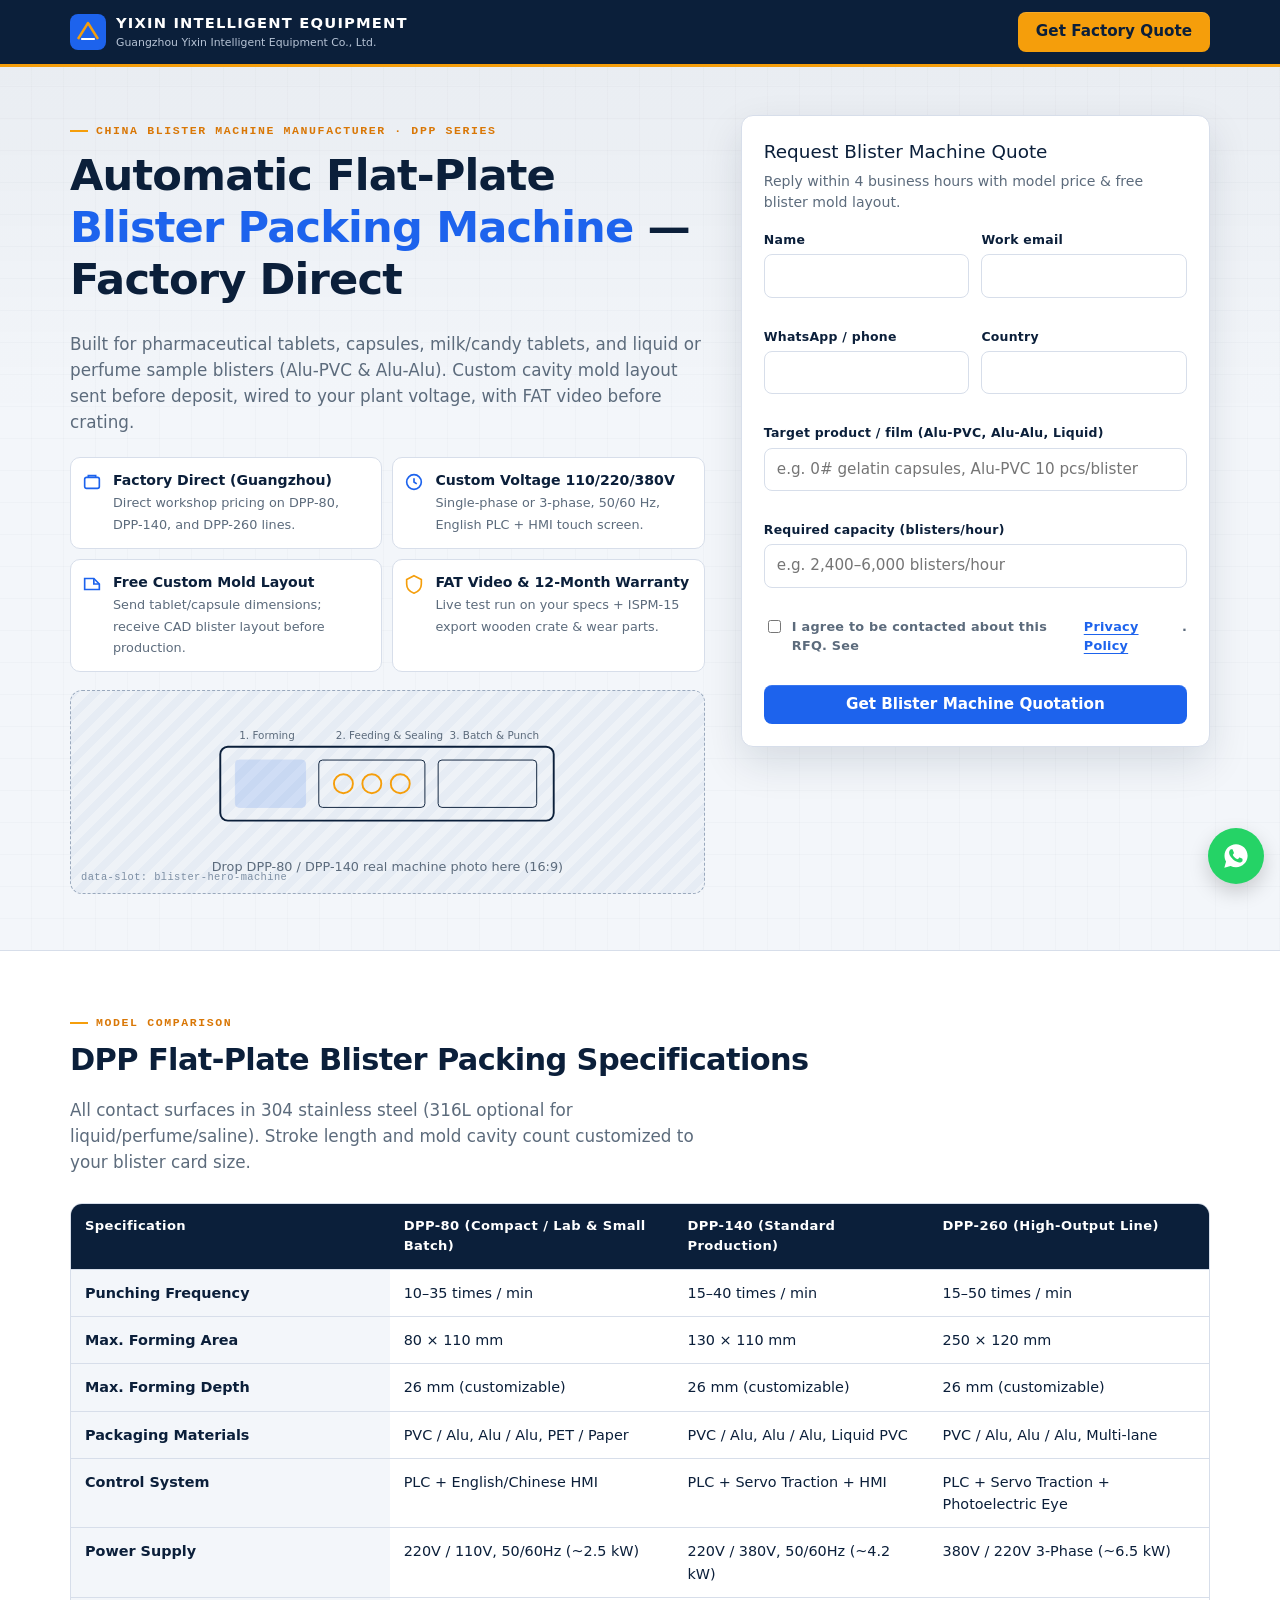
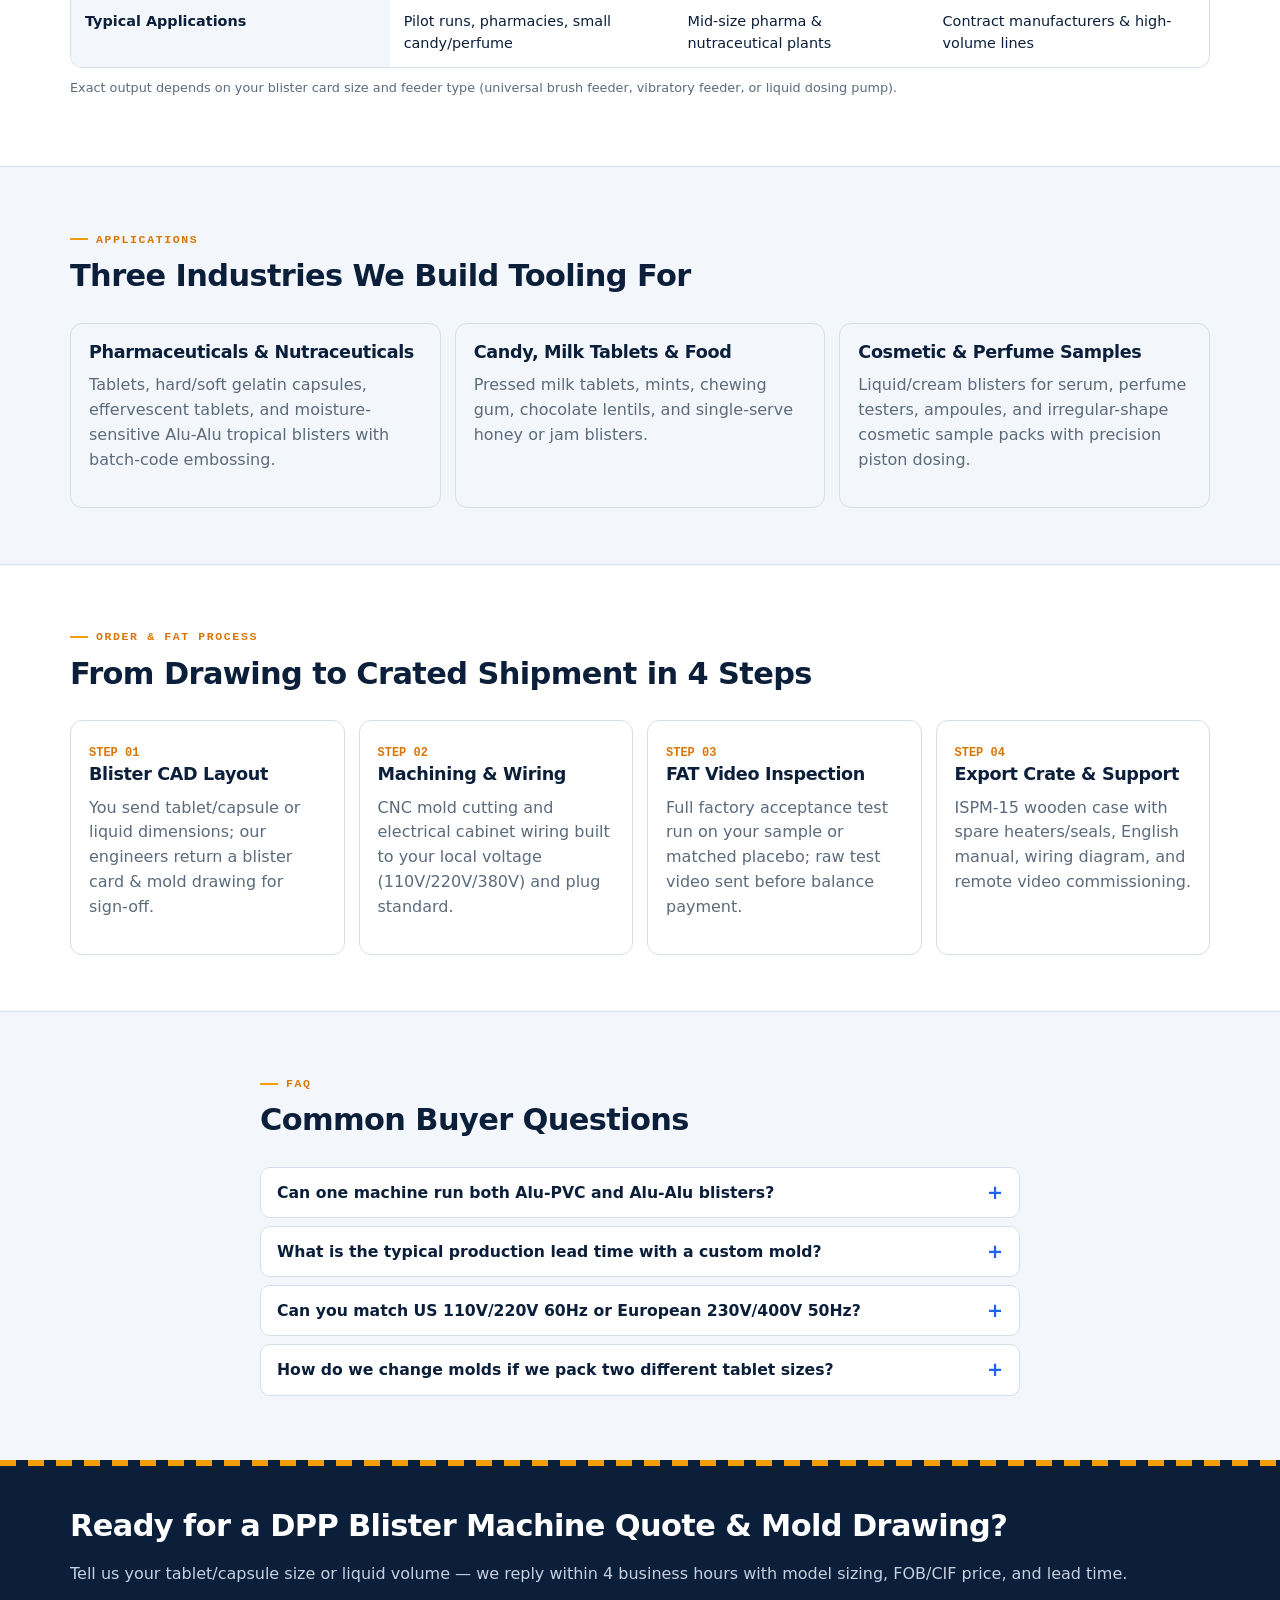
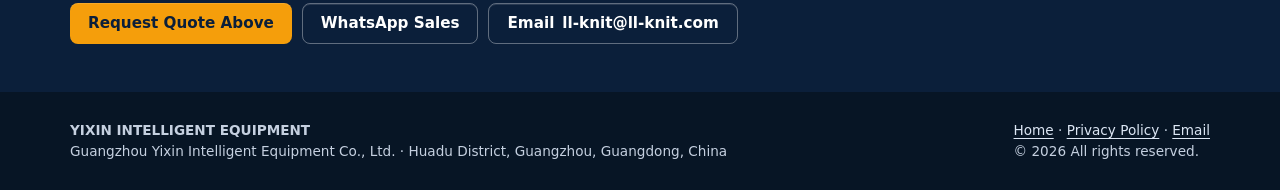
==== blister-packing-machine.html @ 55401140 "Initial Yixin Intelligent Equipment Google Ads MVP landing pages" ====
<!DOCTYPE html>
<html lang="en">
<head>
  <meta charset="utf-8">
  <meta name="viewport" content="width=device-width, initial-scale=1">
  <title>Automatic Flat-Plate Blister Packing Machine (DPP-80 / DPP-140 / DPP-260) | Guangzhou Yixin Intelligent Equipment</title>
  <meta name="description" content="Factory-direct Alu-PVC, Alu-Alu, and liquid/perfume sample flat-plate blister packing machines (DPP-80, DPP-140, DPP-260). Custom mold design, 110/220/380V, FAT video before shipment.">
  <link rel="icon" href="favicon.svg" type="image/svg+xml">
  <link rel="stylesheet" href="assets/style.css">
</head>
<body data-page="lp-blister">
  <!-- Sealed-box top bar: logo + single CTA only -->
  <header class="lp-bar">
    <div class="wrap inner">
      <a class="logo" href="index.html">
        <svg class="logo-mark" viewBox="0 0 36 36" aria-hidden="true"><rect width="36" height="36" rx="8" fill="#1D63ED"/><path d="M8 25 L18 9 L28 25" fill="none" stroke="#F59E0B" stroke-width="2.4" stroke-linejoin="round"/><path d="M12 25h12" stroke="#fff" stroke-width="2.2" stroke-linecap="round"/></svg>
        <span>
          <strong data-bind="brand.shortName">YIXIN INTELLIGENT EQUIPMENT</strong>
          <small data-bind="brand.legalName">Guangzhou Yixin Intelligent Equipment Co., Ltd.</small>
        </span>
      </a>
      <a class="btn btn-amber" href="#rfq">Get Factory Quote</a>
    </div>
  </header>

  <section class="hero">
    <div class="wrap hero-grid">
      <div>
        <p class="kicker">China Blister Machine Manufacturer · DPP Series</p>
        <h1>Automatic Flat-Plate <span>Blister Packing Machine</span> — Factory Direct</h1>
        <p class="lede">Built for pharmaceutical tablets, capsules, milk/candy tablets, and liquid or perfume sample blisters (Alu-PVC &amp; Alu-Alu). Custom cavity mold layout sent before deposit, wired to your plant voltage, with FAT video before crating.</p>

        <div class="value-row">
          <div class="value-chip">
            <svg viewBox="0 0 24 24" fill="none" stroke="#1D63ED" stroke-width="1.8"><rect x="4" y="7" width="16" height="12" rx="2"/><path d="M8 7V5h8v2"/></svg>
            <div><b>Factory Direct (Guangzhou)</b><span>Direct workshop pricing on DPP-80, DPP-140, and DPP-260 lines.</span></div>
          </div>
          <div class="value-chip">
            <svg viewBox="0 0 24 24" fill="none" stroke="#1D63ED" stroke-width="1.8"><circle cx="12" cy="12" r="8"/><path d="M12 8v4l3 2"/></svg>
            <div><b>Custom Voltage 110/220/380V</b><span>Single-phase or 3-phase, 50/60 Hz, English PLC + HMI touch screen.</span></div>
          </div>
          <div class="value-chip">
            <svg viewBox="0 0 24 24" fill="none" stroke="#1D63ED" stroke-width="1.8"><path d="M4 18V6h10l6 6v6H4z"/><path d="M14 6v6h6"/></svg>
            <div><b>Free Custom Mold Layout</b><span>Send tablet/capsule dimensions; receive CAD blister layout before production.</span></div>
          </div>
          <div class="value-chip">
            <svg viewBox="0 0 24 24" fill="none" stroke="#F59E0B" stroke-width="1.8"><path d="M12 3l8 4v5c0 5-3.5 8.5-8 10-4.5-1.5-8-5-8-10V7l8-4z"/></svg>
            <div><b>FAT Video &amp; 12-Month Warranty</b><span>Live test run on your specs + ISPM-15 export wooden crate &amp; wear parts.</span></div>
          </div>
        </div>

        <figure class="photo-slot" data-slot="blister-hero-machine" style="margin-top:18px">
          <svg class="machine" viewBox="0 0 380 150" fill="none" aria-hidden="true">
            <rect x="14" y="42" width="352" height="78" rx="8" stroke="#0B1F3A" stroke-width="2"/>
            <rect x="30" y="56" width="74" height="50" rx="4" fill="#1D63ED" opacity=".14" stroke="#1D63ED"/>
            <rect x="118" y="56" width="112" height="50" rx="4" stroke="#0B1F3A"/>
            <circle cx="144" cy="81" r="10" stroke="#F59E0B" stroke-width="2"/>
            <circle cx="174" cy="81" r="10" stroke="#F59E0B" stroke-width="2"/>
            <circle cx="204" cy="81" r="10" stroke="#F59E0B" stroke-width="2"/>
            <rect x="244" y="56" width="104" height="50" rx="4" stroke="#0B1F3A"/>
            <text x="34" y="34" fill="#5C6B7C" font-size="11" font-family="ui-sans-serif,system-ui">1. Forming</text>
            <text x="136" y="34" fill="#5C6B7C" font-size="11" font-family="ui-sans-serif,system-ui">2. Feeding &amp; Sealing</text>
            <text x="256" y="34" fill="#5C6B7C" font-size="11" font-family="ui-sans-serif,system-ui">3. Batch &amp; Punch</text>
          </svg>
          <figcaption>Drop DPP-80 / DPP-140 real machine photo here (16:9)</figcaption>
        </figure>
      </div>

      <aside class="rfq" id="rfq">
        <p class="rfq-title">Request Blister Machine Quote</p>
        <p class="rfq-sub">Reply within <span data-bind="form.replySla">4 business hours</span> with model price &amp; free blister mold layout.</p>
        <div class="form-banner is-warn endpoint-hint" hidden>Form endpoint in <code>assets/config.js</code> is still a placeholder — submissions will not reach sales until you set it.</div>
        <form class="js-rfq" data-product="blister-packing-machine" novalidate>
          <div class="form-grid">
            <div class="field">
              <label for="name">Name</label>
              <input id="name" name="name" autocomplete="name" required>
              <div class="field-error"></div>
            </div>
            <div class="field">
              <label for="email">Work email</label>
              <input id="email" name="email" type="email" autocomplete="email" required>
              <div class="field-error"></div>
            </div>
            <div class="field">
              <label for="phone">WhatsApp / phone</label>
              <input id="phone" name="phone" autocomplete="tel" required>
              <div class="field-error"></div>
            </div>
            <div class="field">
              <label for="country">Country</label>
              <input id="country" name="country" autocomplete="country-name" required>
              <div class="field-error"></div>
            </div>
            <div class="field full">
              <label for="product">Target product / film (Alu-PVC, Alu-Alu, Liquid)</label>
              <input id="product" name="product" placeholder="e.g. 0# gelatin capsules, Alu-PVC 10 pcs/blister" required>
              <div class="field-error"></div>
            </div>
            <div class="field full">
              <label for="capacity">Required capacity (blisters/hour)</label>
              <input id="capacity" name="capacity" placeholder="e.g. 2,400–6,000 blisters/hour" required>
              <div class="field-error"></div>
            </div>
            <input type="hidden" name="page_url"><input type="hidden" name="page_path">
            <input type="hidden" name="product_line"><input type="hidden" name="utm_source">
            <input type="hidden" name="utm_medium"><input type="hidden" name="utm_campaign"><input type="hidden" name="gclid">
            <div class="field full">
              <label class="consent"><input type="checkbox" name="consent" required> I agree to be contacted about this RFQ. See <a href="privacy.html">Privacy Policy</a>.</label>
              <div class="field-error"></div>
            </div>
          </div>
          <button class="btn btn-block" type="submit" style="margin-top:12px">Get Blister Machine Quotation</button>
        </form>
      </aside>
    </div>
  </section>

  <section>
    <div class="wrap">
      <div class="section-head">
        <p class="kicker">Model Comparison</p>
        <h2>DPP Flat-Plate Blister Packing Specifications</h2>
        <p class="lede">All contact surfaces in 304 stainless steel (316L optional for liquid/perfume/saline). Stroke length and mold cavity count customized to your blister card size.</p>
      </div>
      <div class="table-scroll">
        <table class="specs">
          <thead>
            <tr>
              <th>Specification</th>
              <th>DPP-80 (Compact / Lab &amp; Small Batch)</th>
              <th>DPP-140 (Standard Production)</th>
              <th>DPP-260 (High-Output Line)</th>
            </tr>
          </thead>
          <tbody>
            <tr><th>Punching Frequency</th><td>10–35 times / min</td><td>15–40 times / min</td><td>15–50 times / min</td></tr>
            <tr><th>Max. Forming Area</th><td>80 × 110 mm</td><td>130 × 110 mm</td><td>250 × 120 mm</td></tr>
            <tr><th>Max. Forming Depth</th><td>26 mm (customizable)</td><td>26 mm (customizable)</td><td>26 mm (customizable)</td></tr>
            <tr><th>Packaging Materials</th><td>PVC / Alu, Alu / Alu, PET / Paper</td><td>PVC / Alu, Alu / Alu, Liquid PVC</td><td>PVC / Alu, Alu / Alu, Multi-lane</td></tr>
            <tr><th>Control System</th><td>PLC + English/Chinese HMI</td><td>PLC + Servo Traction + HMI</td><td>PLC + Servo Traction + Photoelectric Eye</td></tr>
            <tr><th>Power Supply</th><td>220V / 110V, 50/60Hz (~2.5 kW)</td><td>220V / 380V, 50/60Hz (~4.2 kW)</td><td>380V / 220V 3-Phase (~6.5 kW)</td></tr>
            <tr><th>Typical Applications</th><td>Pilot runs, pharmacies, small candy/perfume</td><td>Mid-size pharma &amp; nutraceutical plants</td><td>Contract manufacturers &amp; high-volume lines</td></tr>
          </tbody>
        </table>
      </div>
      <p class="note">Exact output depends on your blister card size and feeder type (universal brush feeder, vibratory feeder, or liquid dosing pump).</p>
    </div>
  </section>

  <section style="background:var(--paper);border-top:1px solid var(--line);border-bottom:1px solid var(--line)">
    <div class="wrap">
      <div class="section-head">
        <p class="kicker">Applications</p>
        <h2>Three Industries We Build Tooling For</h2>
      </div>
      <div class="apps">
        <div class="app">
          <h3>Pharmaceuticals &amp; Nutraceuticals</h3>
          <p class="muted">Tablets, hard/soft gelatin capsules, effervescent tablets, and moisture-sensitive Alu-Alu tropical blisters with batch-code embossing.</p>
        </div>
        <div class="app">
          <h3>Candy, Milk Tablets &amp; Food</h3>
          <p class="muted">Pressed milk tablets, mints, chewing gum, chocolate lentils, and single-serve honey or jam blisters.</p>
        </div>
        <div class="app">
          <h3>Cosmetic &amp; Perfume Samples</h3>
          <p class="muted">Liquid/cream blisters for serum, perfume testers, ampoules, and irregular-shape cosmetic sample packs with precision piston dosing.</p>
        </div>
      </div>
    </div>
  </section>

  <section>
    <div class="wrap">
      <div class="section-head">
        <p class="kicker">Order &amp; FAT Process</p>
        <h2>From Drawing to Crated Shipment in 4 Steps</h2>
      </div>
      <div class="steps">
        <div class="step"><span class="n">STEP 01</span><h3>Blister CAD Layout</h3><p class="muted">You send tablet/capsule or liquid dimensions; our engineers return a blister card &amp; mold drawing for sign-off.</p></div>
        <div class="step"><span class="n">STEP 02</span><h3>Machining &amp; Wiring</h3><p class="muted">CNC mold cutting and electrical cabinet wiring built to your local voltage (110V/220V/380V) and plug standard.</p></div>
        <div class="step"><span class="n">STEP 03</span><h3>FAT Video Inspection</h3><p class="muted">Full factory acceptance test run on your sample or matched placebo; raw test video sent before balance payment.</p></div>
        <div class="step"><span class="n">STEP 04</span><h3>Export Crate &amp; Support</h3><p class="muted">ISPM-15 wooden case with spare heaters/seals, English manual, wiring diagram, and remote video commissioning.</p></div>
      </div>
    </div>
  </section>

  <section style="background:var(--paper);border-top:1px solid var(--line)">
    <div class="wrap wrap-narrow">
      <div class="section-head">
        <p class="kicker">FAQ</p>
        <h2>Common Buyer Questions</h2>
      </div>
      <div class="faq-item">
        <button type="button" aria-expanded="false">Can one machine run both Alu-PVC and Alu-Alu blisters?</button>
        <div class="faq-a">Yes. By changing the forming/sealing mold set and selecting the dual-purpose forming station on DPP-80/140/260, one chassis handles both thermoforming (Alu-PVC) and cold-forming (Alu-Alu).</div>
      </div>
      <div class="faq-item">
        <button type="button" aria-expanded="false">What is the typical production lead time with a custom mold?</button>
        <div class="faq-a">Standard DPP-80/140 chassis with one custom cavity mold typically finishes in 15–25 working days after layout confirmation, including FAT video testing.</div>
      </div>
      <div class="faq-item">
        <button type="button" aria-expanded="false">Can you match US 110V/220V 60Hz or European 230V/400V 50Hz?</button>
        <div class="faq-a">Yes. Motors, PID heating rods, and PLC power supplies are configured at the factory for your destination country voltage and frequency.</div>
      </div>
      <div class="faq-item">
        <button type="button" aria-expanded="false">How do we change molds if we pack two different tablet sizes?</button>
        <div class="faq-a">Quick-lock rail design allows operators to swap forming, heat-sealing, and punching molds in roughly 20–30 minutes using standard hex keys, with video SOP provided.</div>
      </div>
    </div>
  </section>

  <section class="cta-band">
    <div class="wrap">
      <h2>Ready for a DPP Blister Machine Quote &amp; Mold Drawing?</h2>
      <p>Tell us your tablet/capsule size or liquid volume — we reply within 4 business hours with model sizing, FOB/CIF price, and lead time.</p>
      <div class="cta-actions">
        <a class="btn btn-amber" href="#rfq">Request Quote Above</a>
        <a class="btn btn-ghost" data-whatsapp="blister-packing-machine" href="#">WhatsApp Sales</a>
        <a class="btn btn-ghost" data-mailto href="mailto:ll-knit@ll-knit.com">Email <span data-bind="contact.email">ll-knit@ll-knit.com</span></a>
      </div>
    </div>
  </section>

  <footer class="site">
    <div class="wrap inner">
      <div>
        <strong data-bind="brand.shortName">YIXIN INTELLIGENT EQUIPMENT</strong><br>
        <span data-bind="brand.legalName">Guangzhou Yixin Intelligent Equipment Co., Ltd.</span> · <span data-bind="contact.address">Huadu District, Guangzhou, Guangdong, China</span>
      </div>
      <div>
        <a href="index.html">Home</a> · <a href="privacy.html">Privacy Policy</a> · <a data-mailto href="mailto:ll-knit@ll-knit.com">Email</a><br>
        © <span data-year>2026</span> All rights reserved.
      </div>
    </div>
  </footer>

  <a class="float-wa" data-whatsapp="blister-packing-machine" href="#" aria-label="WhatsApp sales">
    <svg viewBox="0 0 24 24" fill="currentColor"><path d="M12.04 2C6.58 2 2.15 6.4 2.15 11.84c0 1.74.46 3.44 1.33 4.94L2 22l5.37-1.4a10.1 10.1 0 0 0 4.67 1.12h.04c5.46 0 9.89-4.4 9.89-9.84C21.97 6.4 17.5 2 12.04 2zm5.76 14.16c-.24.68-1.4 1.3-1.94 1.38-.5.08-1.14.11-1.84-.11-.42-.14-.97-.31-1.67-.61-2.94-1.27-4.86-4.23-5.01-4.43-.15-.2-1.25-1.66-1.25-3.17 0-1.5.79-2.24 1.07-2.55.28-.3.62-.38.82-.38h.6c.19 0 .45-.07.7.54.24.62.83 2.14.9 2.3.07.15.12.34.02.54-.1.2-.15.33-.3.5-.14.18-.3.4-.43.53-.14.14-.29.3-.12.58.16.28.73 1.2 1.56 1.95 1.08.96 1.98 1.26 2.26 1.4.28.14.45.12.61-.07.17-.2.7-.81.88-1.09.19-.28.37-.23.62-.14.24.1 1.54.73 1.8.86.27.13.45.2.51.3.07.12.07.68-.17 1.36z"/></svg>
  </a>
  <div class="sticky-cta">
    <a class="btn" href="#rfq">Get Quote</a>
    <a class="btn btn-amber" data-whatsapp="blister-packing-machine" href="#">WhatsApp</a>
  </div>
  <script src="assets/config.js"></script>
  <script src="assets/app.js"></script>
</body>
</html>
---- assets/style.css ----
/* YIXIN MACHINERY — industrial-tech B2B. No CDN fonts or libraries. */
:root {
  --navy: #0b1f3a;
  --navy-2: #122c4e;
  --navy-3: #1a3d66;
  --ink: #0b1f3a;
  --muted: #5c6b7c;
  --line: #d7deea;
  --paper: #f3f6fa;
  --white: #ffffff;
  --blue: #1d63ed;
  --blue-2: #154fc0;
  --amber: #f59e0b;
  --amber-2: #d97706;
  --ok: #0f7b4a;
  --warn: #9a6700;
  --danger: #b42318;
  --radius: 12px;
  --shadow: 0 16px 40px rgba(11, 31, 58, 0.12);
  --mono: ui-monospace, "SF Mono", Menlo, Consolas, monospace;
  --sans: ui-sans-serif, system-ui, -apple-system, "Segoe UI", Roboto, "Helvetica Neue", Arial, sans-serif;
}

*,
*::before,
*::after {
  box-sizing: border-box;
}

html {
  scroll-behavior: smooth;
}

body {
  margin: 0;
  font-family: var(--sans);
  color: var(--ink);
  background: var(--white);
  line-height: 1.55;
  -webkit-font-smoothing: antialiased;
}

img,
svg {
  max-width: 100%;
  display: block;
}

a {
  color: var(--blue);
  text-decoration-thickness: 1px;
  text-underline-offset: 3px;
}

a:hover {
  color: var(--blue-2);
}

h1,
h2,
h3,
h4 {
  line-height: 1.2;
  letter-spacing: -0.02em;
  margin: 0 0 0.6em;
}

h1 {
  font-size: clamp(1.8rem, 3.4vw, 2.7rem);
}

h2 {
  font-size: clamp(1.4rem, 2.4vw, 1.9rem);
}

h3 {
  font-size: 1.1rem;
}

p {
  margin: 0 0 1em;
}

.lede {
  font-size: 1.05rem;
  color: var(--muted);
  max-width: 62ch;
}

.wrap {
  width: min(1140px, calc(100% - 32px));
  margin: 0 auto;
}

.wrap-narrow {
  width: min(760px, calc(100% - 32px));
  margin: 0 auto;
}

.kicker {
  display: inline-flex;
  align-items: center;
  gap: 8px;
  font-family: var(--mono);
  font-size: 0.72rem;
  letter-spacing: 0.14em;
  text-transform: uppercase;
  color: var(--amber-2);
  font-weight: 700;
  margin-bottom: 10px;
}

.kicker::before {
  content: "";
  width: 18px;
  height: 2px;
  background: var(--amber);
}

/* —— Header —— */
.site-bar,
.lp-bar {
  position: sticky;
  top: 0;
  z-index: 40;
  background: var(--navy);
  color: #fff;
  border-bottom: 3px solid var(--amber);
}

.site-bar .inner,
.lp-bar .inner {
  display: flex;
  align-items: center;
  justify-content: space-between;
  gap: 16px;
  min-height: 64px;
}

.logo {
  display: flex;
  align-items: center;
  gap: 10px;
  color: #fff;
  text-decoration: none;
}

.logo:hover {
  color: #fff;
}

.logo-mark {
  width: 36px;
  height: 36px;
  flex: 0 0 36px;
}

.logo strong {
  display: block;
  font-size: 0.92rem;
  letter-spacing: 0.08em;
}

.logo small {
  display: block;
  color: #b7c4d6;
  font-size: 0.68rem;
  font-weight: 400;
  letter-spacing: 0;
  max-width: 280px;
}

.nav {
  display: flex;
  gap: 18px;
  align-items: center;
}

.nav a {
  color: #d5deea;
  text-decoration: none;
  font-size: 0.9rem;
}

.nav a:hover,
.nav a[aria-current="page"] {
  color: #fff;
}

.btn {
  display: inline-flex;
  align-items: center;
  justify-content: center;
  gap: 8px;
  border: 0;
  border-radius: 8px;
  padding: 12px 18px;
  font: 650 0.95rem/1 var(--sans);
  cursor: pointer;
  text-decoration: none;
  color: #fff;
  background: var(--blue);
  box-shadow: 0 1px 0 rgba(255, 255, 255, 0.12) inset;
}

.btn:hover {
  background: var(--blue-2);
  color: #fff;
}

.btn-amber {
  background: var(--amber);
  color: var(--navy);
}

.btn-amber:hover {
  background: var(--amber-2);
  color: #fff;
}

.btn-ghost {
  background: transparent;
  color: #fff;
  border: 1px solid rgba(255, 255, 255, 0.35);
}

.btn-ghost:hover {
  background: rgba(255, 255, 255, 0.08);
  color: #fff;
}

.btn-outline {
  background: #fff;
  color: var(--navy);
  border: 1px solid var(--line);
}

.btn-outline:hover {
  border-color: var(--navy);
  color: var(--navy);
}

.btn-sm {
  padding: 8px 12px;
  font-size: 0.82rem;
}

.btn-block {
  width: 100%;
}

/* —— Hero —— */
.hero {
  background:
    linear-gradient(180deg, rgba(11, 31, 58, 0.04), transparent 40%),
    repeating-linear-gradient(
      0deg,
      transparent,
      transparent 31px,
      rgba(11, 31, 58, 0.035) 32px
    ),
    repeating-linear-gradient(
      90deg,
      transparent,
      transparent 31px,
      rgba(11, 31, 58, 0.035) 32px
    ),
    var(--paper);
  padding: 48px 0 56px;
  border-bottom: 1px solid var(--line);
}

.hero-grid {
  display: grid;
  grid-template-columns: 1.15fr 0.85fr;
  gap: 36px;
  align-items: start;
}

.hero h1 span {
  color: var(--blue);
}

.value-row {
  display: grid;
  grid-template-columns: 1fr 1fr;
  gap: 10px;
  margin: 22px 0 8px;
}

.value-chip {
  display: flex;
  gap: 10px;
  align-items: flex-start;
  background: #fff;
  border: 1px solid var(--line);
  border-radius: 10px;
  padding: 12px 12px 12px 10px;
  font-size: 0.88rem;
}

.value-chip svg {
  flex: 0 0 22px;
  width: 22px;
  height: 22px;
  margin-top: 1px;
}

.value-chip b {
  display: block;
}

.value-chip span {
  color: var(--muted);
  font-size: 0.8rem;
}

/* —— RFQ card —— */
.rfq {
  background: #fff;
  border: 1px solid var(--line);
  border-radius: var(--radius);
  box-shadow: var(--shadow);
  padding: 22px;
}

.rfq h2,
.rfq .rfq-title {
  font-size: 1.15rem;
  margin-bottom: 4px;
}

.rfq .rfq-sub {
  color: var(--muted);
  font-size: 0.88rem;
  margin-bottom: 16px;
}

.form-grid {
  display: grid;
  grid-template-columns: 1fr 1fr;
  gap: 12px;
}

.field {
  display: flex;
  flex-direction: column;
  gap: 5px;
}

.field.full {
  grid-column: 1 / -1;
}

label,
.field span.lbl {
  font-size: 0.78rem;
  font-weight: 650;
  letter-spacing: 0.02em;
}

input,
select,
textarea {
  font: 400 0.95rem/1.4 var(--sans);
  border: 1px solid var(--line);
  border-radius: 8px;
  padding: 10px 12px;
  background: #fff;
  color: var(--ink);
  width: 100%;
}

input:focus,
select:focus,
textarea:focus {
  outline: 2px solid rgba(29, 99, 237, 0.35);
  border-color: var(--blue);
}

.is-invalid {
  border-color: var(--danger);
  background: #fff6f5;
}

.field-error {
  min-height: 1em;
  color: var(--danger);
  font-size: 0.75rem;
}

.consent {
  display: flex;
  gap: 8px;
  align-items: flex-start;
  font-size: 0.8rem;
  color: var(--muted);
}

.consent input {
  width: auto;
  margin-top: 3px;
}

.form-banner {
  border-radius: 8px;
  padding: 12px 14px;
  font-size: 0.88rem;
  margin-bottom: 14px;
}

.form-banner.is-warn {
  background: #fff7e6;
  border: 1px solid #f5c56b;
  color: #6b4a00;
}

.form-banner.is-error {
  background: #fff1f0;
  border: 1px solid #f0b0aa;
  color: #7a160f;
}

.form-banner code {
  font-family: var(--mono);
  font-size: 0.78em;
}

.banner-actions {
  display: flex;
  flex-wrap: wrap;
  gap: 8px;
  margin-top: 10px;
}

.endpoint-hint {
  font-size: 0.75rem;
  color: var(--warn);
  margin-top: 8px;
}

/* —— Sections —— */
section {
  padding: 56px 0;
}

.section-head {
  margin-bottom: 28px;
}

.cards-3 {
  display: grid;
  grid-template-columns: repeat(3, 1fr);
  gap: 18px;
}

.card {
  background: #fff;
  border: 1px solid var(--line);
  border-radius: var(--radius);
  padding: 22px;
  display: flex;
  flex-direction: column;
  gap: 10px;
  min-height: 100%;
}

.card a.stretched {
  text-decoration: none;
  color: inherit;
}

.card a.stretched:hover {
  color: inherit;
}

.card:hover {
  border-color: #9fb3d1;
  box-shadow: var(--shadow);
}

.card .model {
  font-family: var(--mono);
  font-size: 0.75rem;
  color: var(--blue);
  letter-spacing: 0.04em;
}

.stats {
  display: grid;
  grid-template-columns: repeat(4, 1fr);
  gap: 12px;
}

.stat {
  background: var(--navy);
  color: #fff;
  border-radius: 10px;
  padding: 18px 16px;
}

.stat b {
  display: block;
  font-size: 1.35rem;
  letter-spacing: -0.03em;
}

.stat span {
  color: #b7c4d6;
  font-size: 0.82rem;
}

.qa-row {
  display: grid;
  grid-template-columns: 1.1fr 0.9fr;
  gap: 28px;
  align-items: center;
}

.badge-row {
  display: flex;
  flex-wrap: wrap;
  gap: 10px;
}

.badge {
  border: 1px solid var(--line);
  background: #fff;
  border-radius: 999px;
  padding: 8px 12px;
  font-size: 0.82rem;
  font-weight: 650;
}

.badge svg {
  display: inline-block;
  vertical-align: -4px;
  margin-right: 6px;
}

/* —— Photo slots —— */
.photo-slot {
  margin: 0;
  background:
    repeating-linear-gradient(
      -45deg,
      #eef2f7,
      #eef2f7 8px,
      #e6ecf4 8px,
      #e6ecf4 16px
    );
  border: 1px dashed #9aa9bd;
  border-radius: 12px;
  min-height: 180px;
  display: flex;
  flex-direction: column;
  align-items: center;
  justify-content: center;
  gap: 8px;
  padding: 16px;
  color: var(--muted);
  text-align: center;
  position: relative;
}

.photo-slot[data-slot]::after {
  content: "data-slot: " attr(data-slot);
  position: absolute;
  left: 10px;
  bottom: 8px;
  font-family: var(--mono);
  font-size: 0.65rem;
  letter-spacing: 0.04em;
  color: #7c8ea3;
}

.photo-slot figcaption {
  font-size: 0.8rem;
}

.photo-slot svg.machine {
  width: min(100%, 360px);
  height: auto;
}

/* —— Tables —— */
.table-scroll {
  overflow-x: auto;
  border: 1px solid var(--line);
  border-radius: 12px;
  background: #fff;
}

table.specs {
  width: 100%;
  border-collapse: collapse;
  font-size: 0.9rem;
  min-width: 640px;
}

table.specs th,
table.specs td {
  padding: 12px 14px;
  text-align: left;
  border-bottom: 1px solid var(--line);
  vertical-align: top;
}

table.specs thead th {
  background: var(--navy);
  color: #fff;
  font-weight: 650;
  font-size: 0.82rem;
  letter-spacing: 0.03em;
}

table.specs tbody th {
  background: var(--paper);
  font-weight: 650;
  width: 28%;
}

table.specs tbody tr:last-child th,
table.specs tbody tr:last-child td {
  border-bottom: 0;
}

.note {
  font-size: 0.8rem;
  color: var(--muted);
  margin-top: 10px;
}

/* —— Process / apps —— */
.steps {
  display: grid;
  grid-template-columns: repeat(4, 1fr);
  gap: 14px;
}

.step {
  border: 1px solid var(--line);
  border-radius: 12px;
  padding: 18px;
  background: #fff;
  position: relative;
}

.step .n {
  font-family: var(--mono);
  font-size: 0.75rem;
  color: var(--amber-2);
  font-weight: 700;
}

.apps {
  display: grid;
  grid-template-columns: repeat(3, 1fr);
  gap: 14px;
}

.app {
  background: var(--paper);
  border-radius: 12px;
  padding: 18px;
  border: 1px solid var(--line);
}

.app svg {
  width: 40px;
  height: 40px;
  margin-bottom: 10px;
}

/* —— FAQ —— */
.faq-item {
  border: 1px solid var(--line);
  border-radius: 10px;
  background: #fff;
  margin-bottom: 8px;
}

.faq-item button {
  width: 100%;
  text-align: left;
  background: none;
  border: 0;
  font: 650 0.98rem/1.35 var(--sans);
  padding: 14px 44px 14px 16px;
  cursor: pointer;
  color: var(--ink);
  position: relative;
}

.faq-item button::after {
  content: "+";
  position: absolute;
  right: 16px;
  top: 12px;
  color: var(--blue);
  font-size: 1.2rem;
}

.faq-item.is-open button::after {
  content: "–";
}

.faq-a {
  display: none;
  padding: 0 16px 16px;
  color: var(--muted);
  font-size: 0.94rem;
}

.faq-item.is-open .faq-a {
  display: block;
}

/* —— CTA band —— */
.cta-band {
  background: var(--navy);
  color: #fff;
  padding: 48px 0;
  position: relative;
}

.cta-band::before {
  content: "";
  position: absolute;
  inset: 0 0 auto;
  height: 6px;
  background: repeating-linear-gradient(
    90deg,
    var(--amber) 0 16px,
    var(--navy) 16px 28px
  );
}

.cta-band p {
  color: #c5d0e0;
}

.cta-actions {
  display: flex;
  flex-wrap: wrap;
  gap: 10px;
  margin-top: 16px;
}

/* —— Footer —— */
footer.site {
  background: #071525;
  color: #c5d0e0;
  padding: 28px 0;
  font-size: 0.85rem;
}

footer.site a {
  color: #dce6f4;
}

footer.site .inner {
  display: flex;
  justify-content: space-between;
  gap: 16px;
  flex-wrap: wrap;
}

/* —— Sticky mobile CTA —— */
.sticky-cta {
  display: none;
}

.float-wa {
  position: fixed;
  right: 16px;
  bottom: 16px;
  z-index: 30;
  width: 56px;
  height: 56px;
  border-radius: 50%;
  background: #25d366;
  color: #fff;
  display: grid;
  place-items: center;
  box-shadow: 0 8px 20px rgba(0, 0, 0, 0.18);
  text-decoration: none;
}

.float-wa:hover {
  color: #fff;
}

.float-wa svg {
  width: 28px;
  height: 28px;
}

/* —— Thanks / privacy —— */
.thanks-hero {
  padding: 64px 0 40px;
  background: var(--paper);
}

.timeline {
  list-style: none;
  padding: 0;
  margin: 0;
  border-left: 2px solid var(--line);
}

.timeline li {
  padding: 0 0 22px 22px;
  position: relative;
}

.timeline li::before {
  content: "";
  width: 12px;
  height: 12px;
  background: var(--blue);
  border-radius: 50%;
  position: absolute;
  left: -7px;
  top: 4px;
}

.summary-dl {
  display: grid;
  grid-template-columns: 120px 1fr;
  gap: 6px 12px;
  background: #fff;
  border: 1px solid var(--line);
  border-radius: 10px;
  padding: 14px 16px;
  margin: 18px 0;
}

.legal h2 {
  margin-top: 1.6em;
}

.legal ul {
  color: var(--muted);
}

/* —— Misc —— */
.sr-only {
  position: absolute;
  width: 1px;
  height: 1px;
  overflow: hidden;
  clip: rect(0 0 0 0);
}

.muted {
  color: var(--muted);
}

.split-2 {
  display: grid;
  grid-template-columns: 1fr 1fr;
  gap: 20px;
}

@media (max-width: 900px) {
  .hero-grid,
  .qa-row,
  .cards-3,
  .stats,
  .steps,
  .apps,
  .split-2 {
    grid-template-columns: 1fr;
  }

  .nav {
    display: none;
  }

  .form-grid {
    grid-template-columns: 1fr;
  }

  .value-row {
    grid-template-columns: 1fr;
  }

  .stats {
    grid-template-columns: 1fr 1fr;
  }

  .sticky-cta {
    display: flex;
    position: fixed;
    left: 0;
    right: 0;
    bottom: 0;
    z-index: 35;
    gap: 8px;
    padding: 10px 12px calc(10px + env(safe-area-inset-bottom));
    background: #fff;
    border-top: 1px solid var(--line);
  }

  .sticky-cta .btn {
    flex: 1;
  }

  .float-wa {
    bottom: 76px;
  }

  body {
    padding-bottom: 72px;
  }

  .logo small {
    display: none;
  }
}
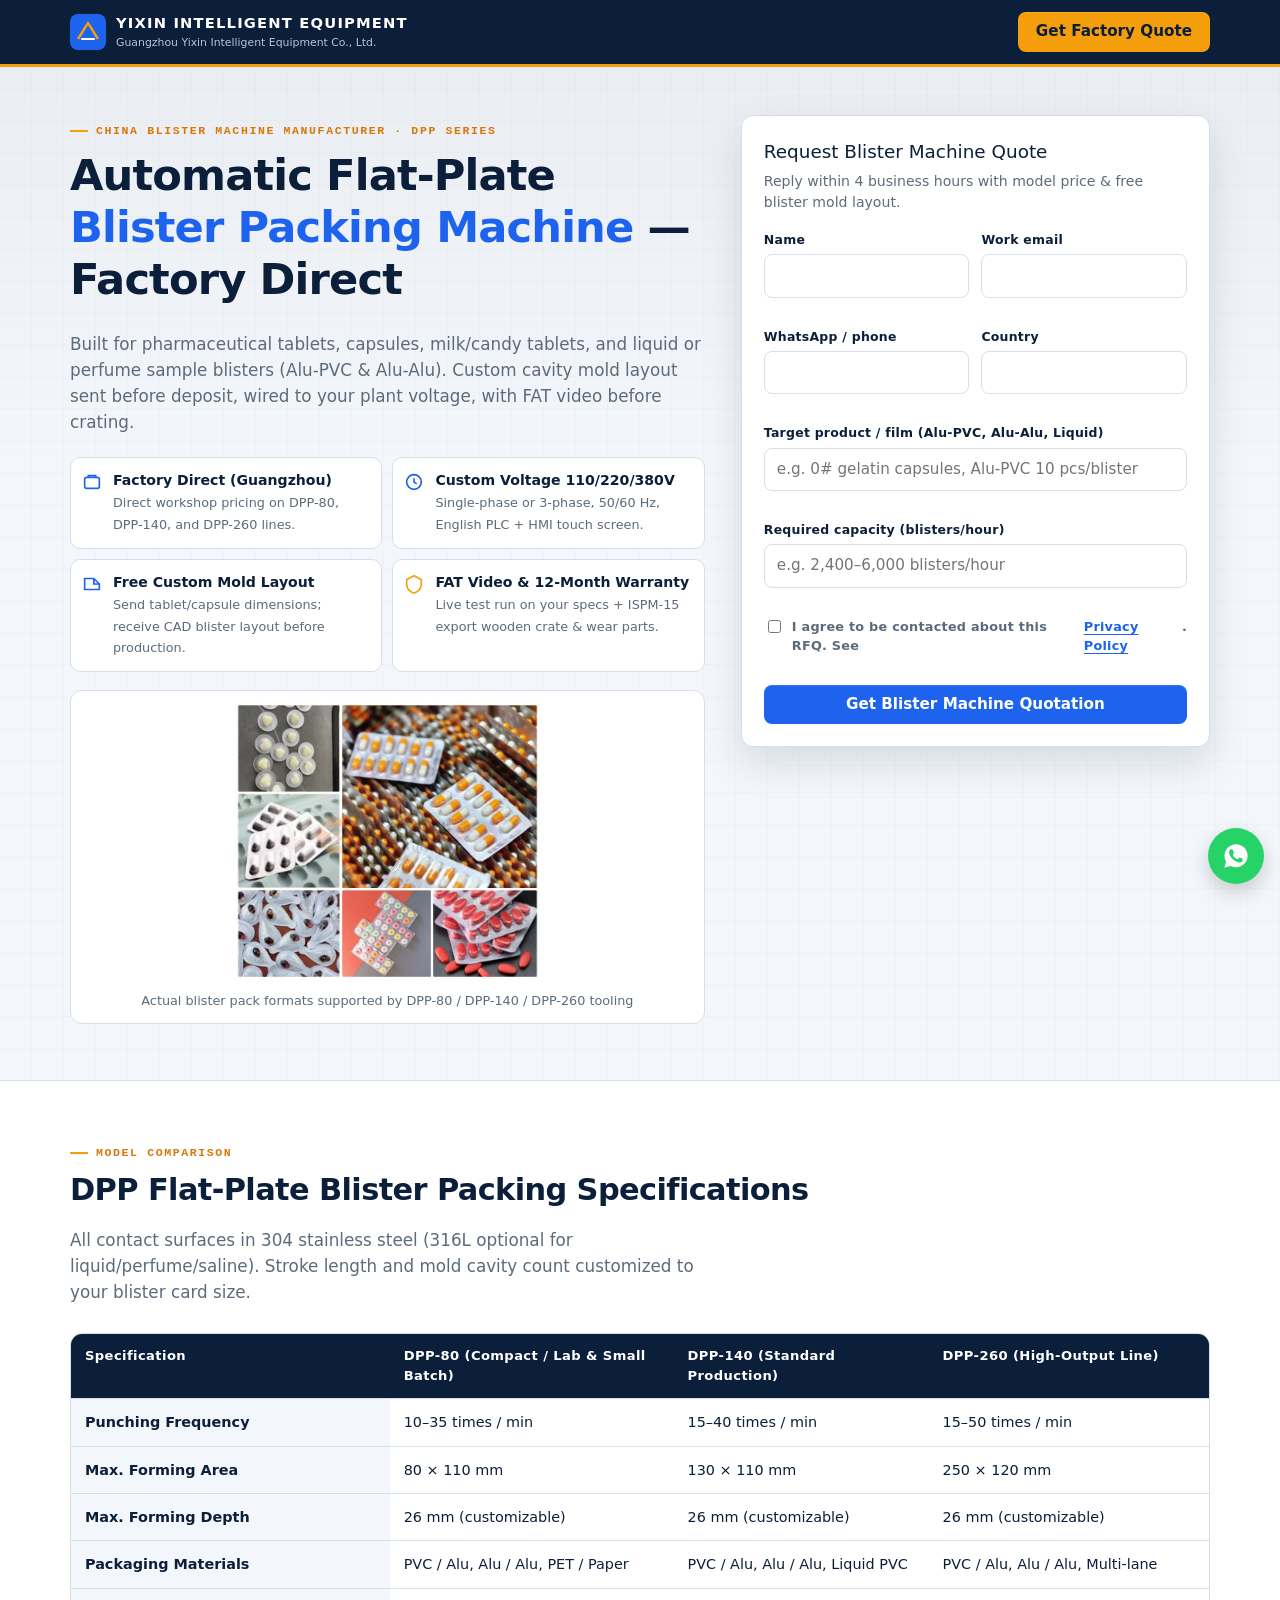
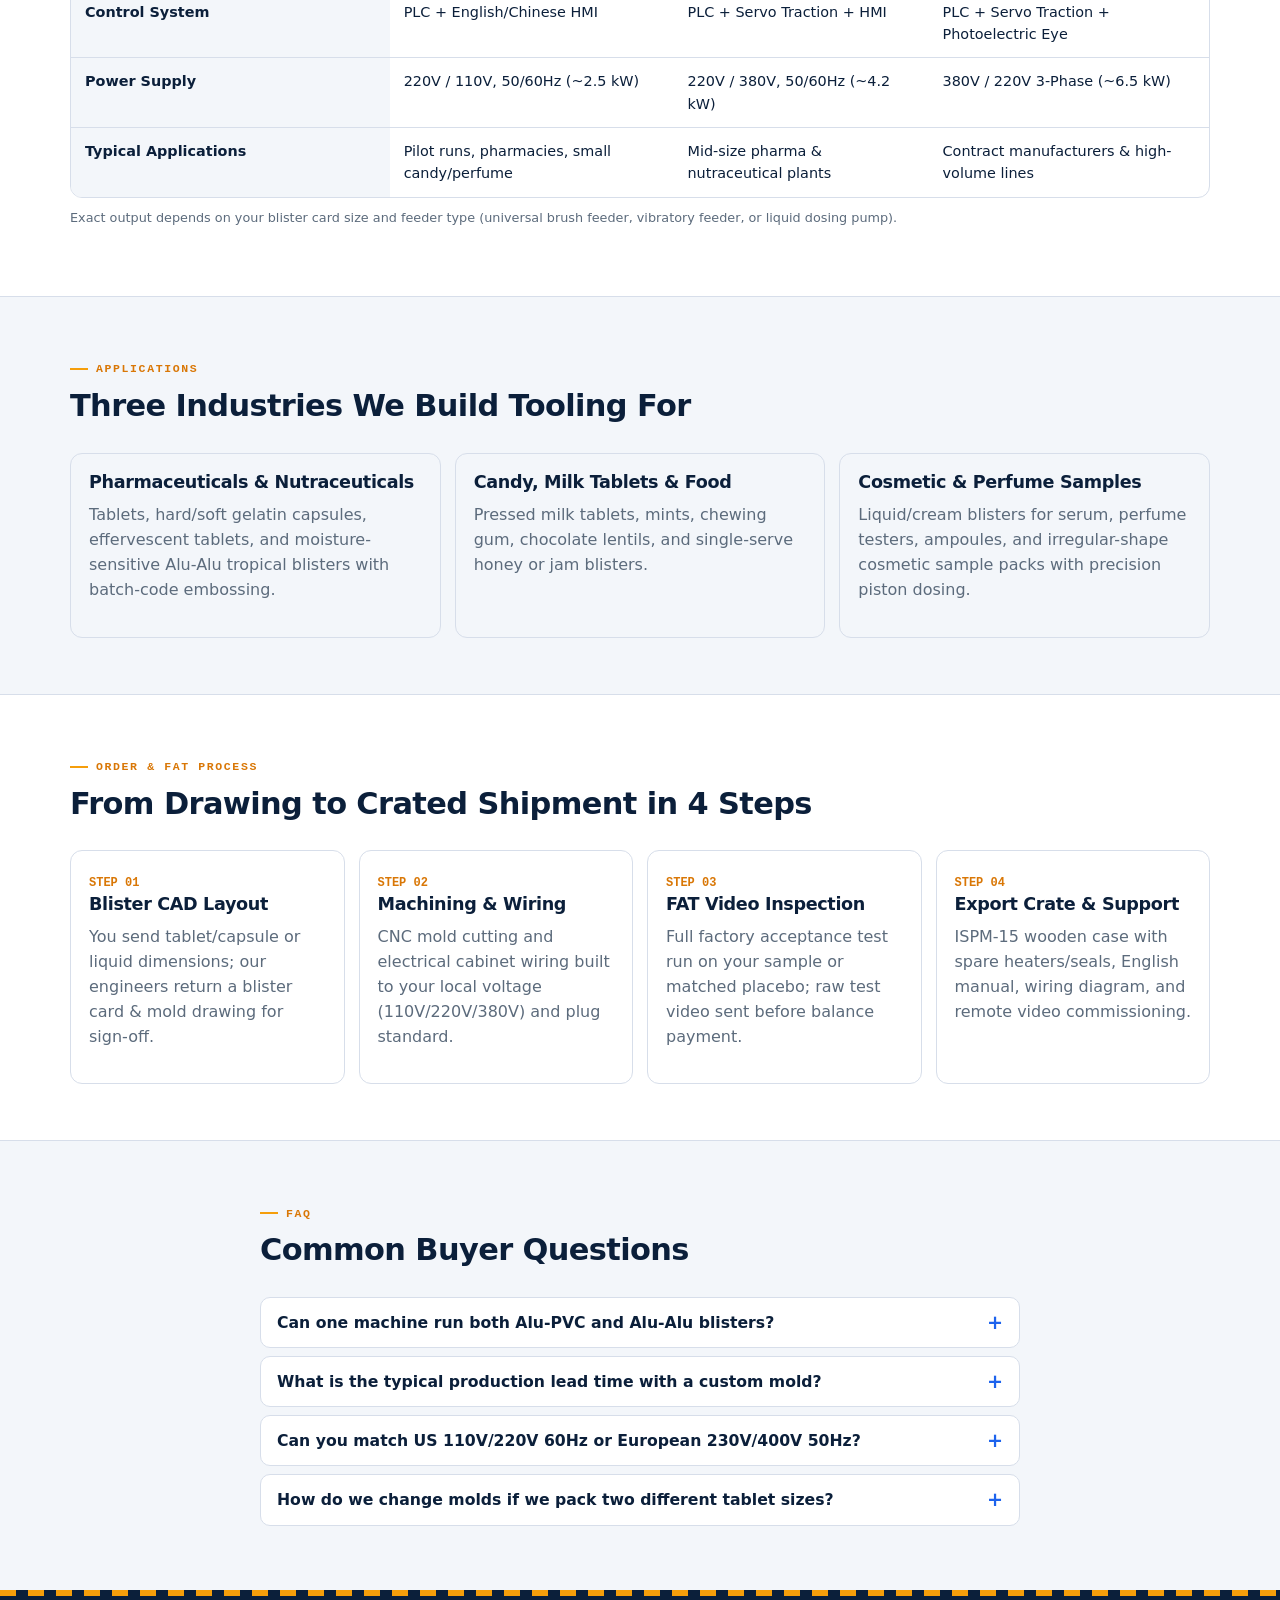
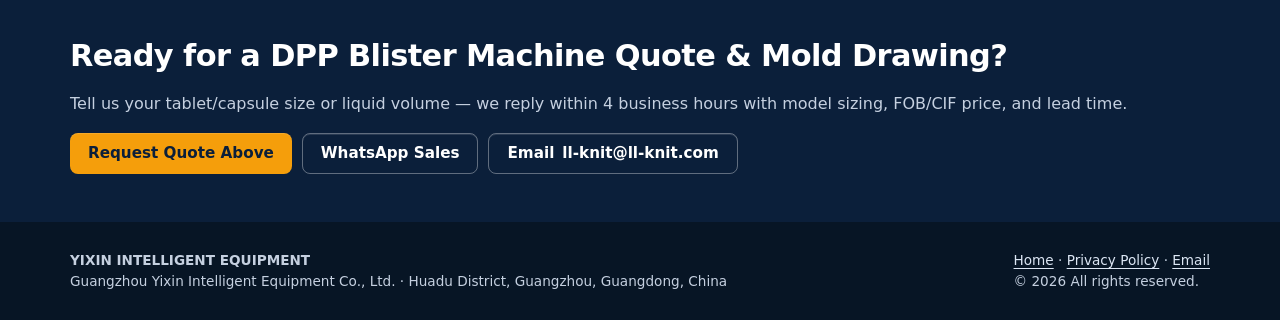
==== commit c3d374bc: "Replace SVG placeholders with real 1688 Guangzhou Yixin machinery photos" ====
--- a/blister-packing-machine.html
+++ b/blister-packing-machine.html
@@ -49,20 +49,9 @@
           </div>
         </div>
 
-        <figure class="photo-slot" data-slot="blister-hero-machine" style="margin-top:18px">
-          <svg class="machine" viewBox="0 0 380 150" fill="none" aria-hidden="true">
-            <rect x="14" y="42" width="352" height="78" rx="8" stroke="#0B1F3A" stroke-width="2"/>
-            <rect x="30" y="56" width="74" height="50" rx="4" fill="#1D63ED" opacity=".14" stroke="#1D63ED"/>
-            <rect x="118" y="56" width="112" height="50" rx="4" stroke="#0B1F3A"/>
-            <circle cx="144" cy="81" r="10" stroke="#F59E0B" stroke-width="2"/>
-            <circle cx="174" cy="81" r="10" stroke="#F59E0B" stroke-width="2"/>
-            <circle cx="204" cy="81" r="10" stroke="#F59E0B" stroke-width="2"/>
-            <rect x="244" y="56" width="104" height="50" rx="4" stroke="#0B1F3A"/>
-            <text x="34" y="34" fill="#5C6B7C" font-size="11" font-family="ui-sans-serif,system-ui">1. Forming</text>
-            <text x="136" y="34" fill="#5C6B7C" font-size="11" font-family="ui-sans-serif,system-ui">2. Feeding &amp; Sealing</text>
-            <text x="256" y="34" fill="#5C6B7C" font-size="11" font-family="ui-sans-serif,system-ui">3. Batch &amp; Punch</text>
-          </svg>
-          <figcaption>Drop DPP-80 / DPP-140 real machine photo here (16:9)</figcaption>
+        <figure class="photo-frame hero-photo" style="margin-top:18px">
+          <img src="assets/images/blister-clean.jpg" alt="Alu-PVC, Alu-Alu, capsule, tablet and liquid blister packaging samples">
+          <figcaption>Actual blister pack formats supported by DPP-80 / DPP-140 / DPP-260 tooling</figcaption>
         </figure>
       </div>
 
--- a/assets/style.css
+++ b/assets/style.css
@@ -538,7 +538,38 @@
   margin-right: 6px;
 }
 
-/* —— Photo slots —— */
+/* —— Photo slots & real machine frames —— */
+.photo-frame {
+  margin: 0;
+  background: #ffffff;
+  border: 1px solid var(--line);
+  border-radius: 12px;
+  overflow: hidden;
+  display: flex;
+  flex-direction: column;
+  align-items: center;
+  justify-content: center;
+  padding: 12px;
+}
+
+.photo-frame img {
+  width: 100%;
+  height: 220px;
+  object-fit: contain;
+  border-radius: 8px;
+}
+
+.photo-frame.hero-photo img {
+  height: 280px;
+}
+
+.photo-frame figcaption {
+  margin-top: 8px;
+  font-size: 0.8rem;
+  color: var(--muted);
+  text-align: center;
+}
+
 .photo-slot {
   margin: 0;
   background:
